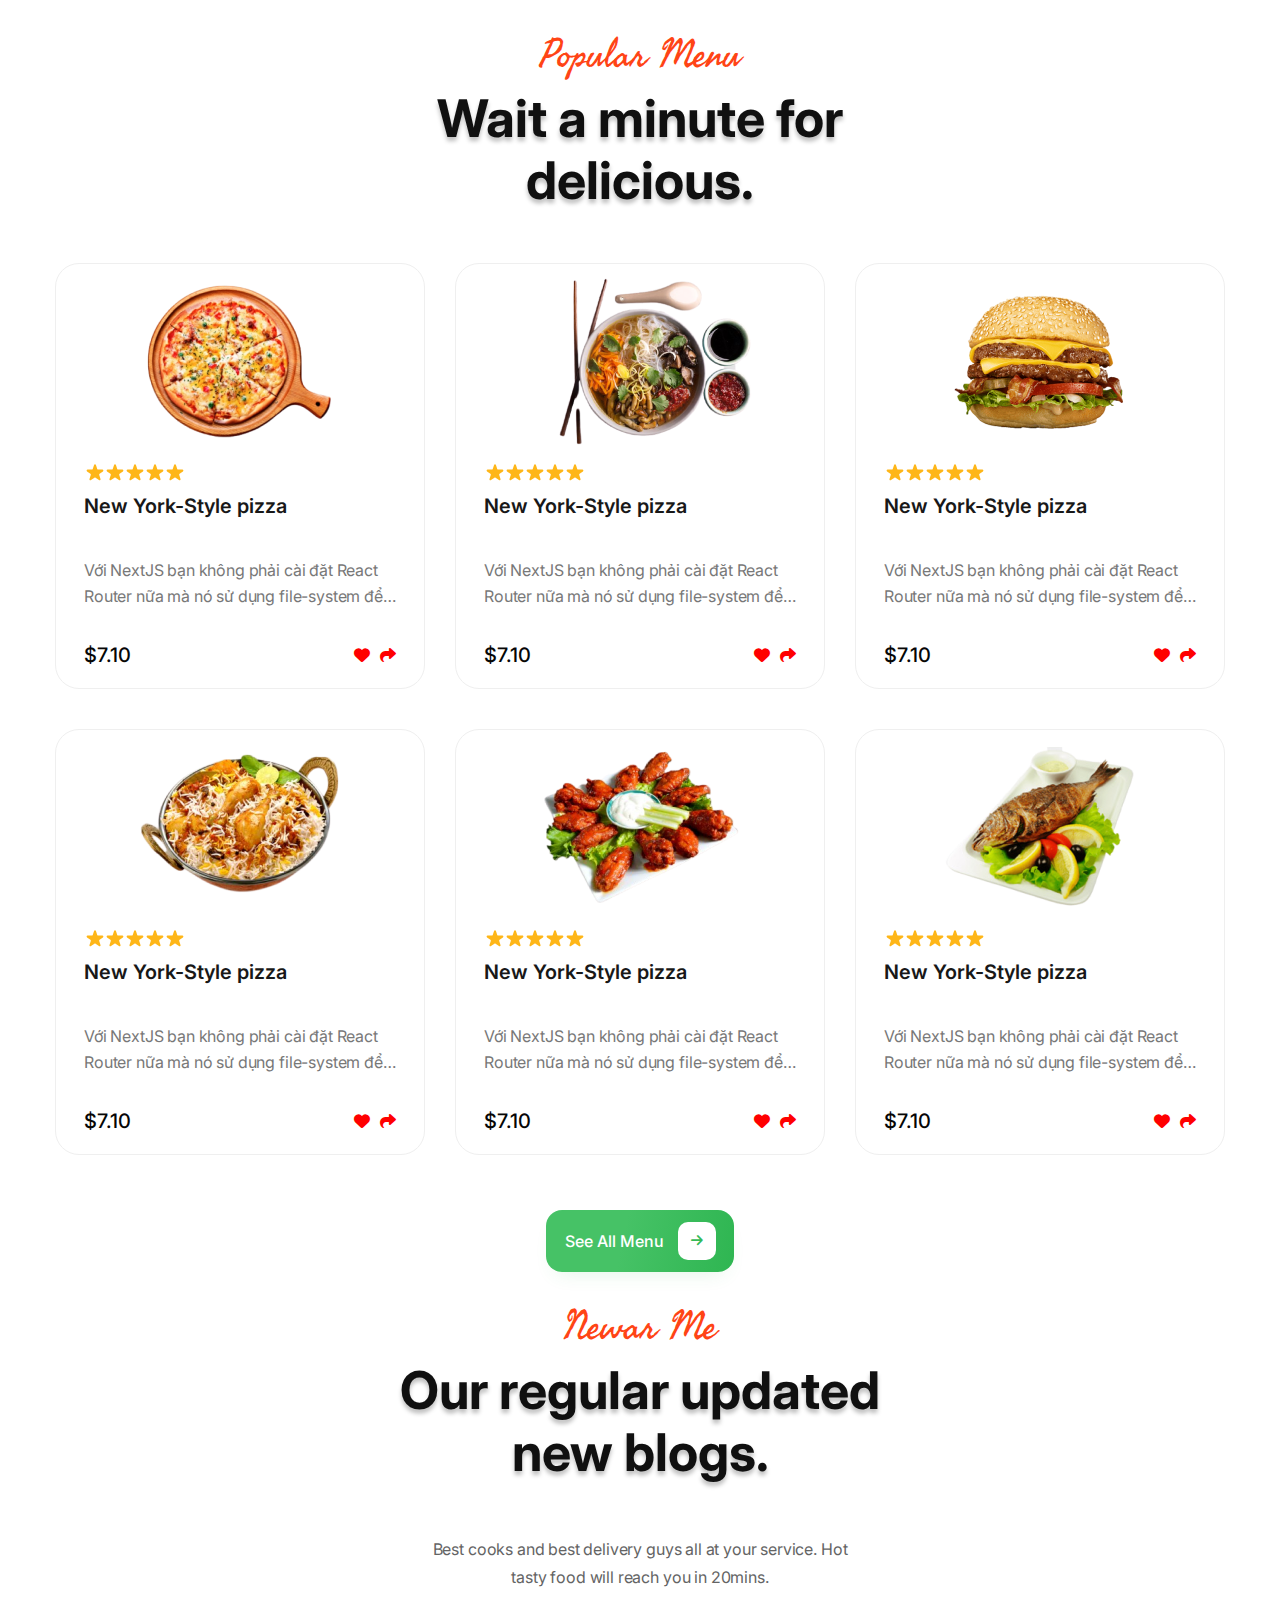
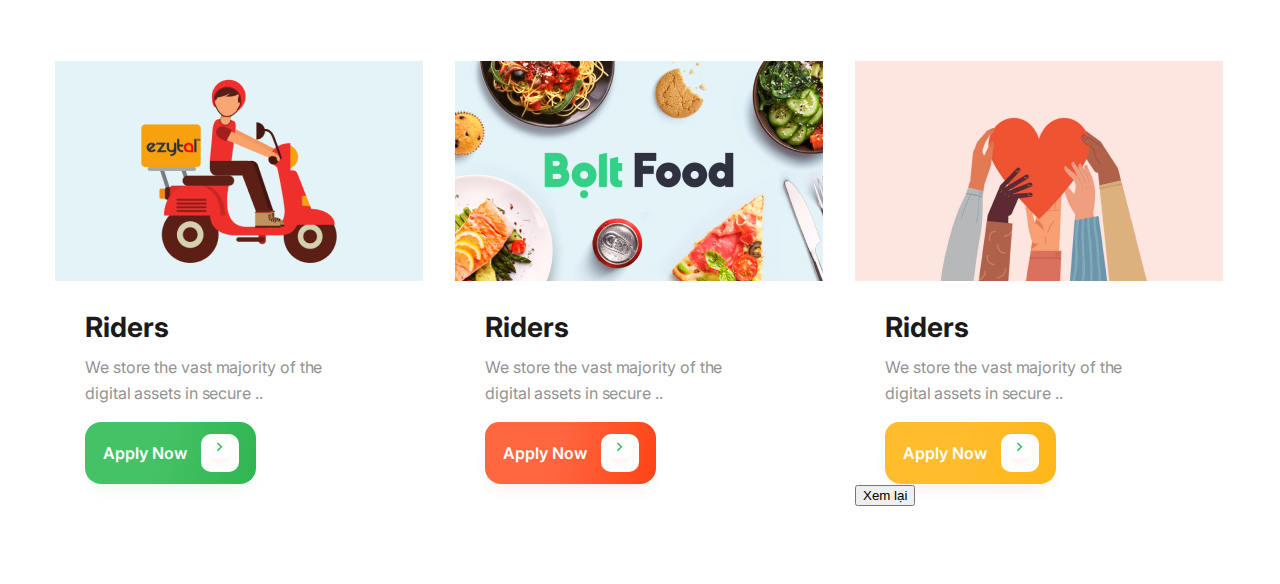
==== food/index.html @ e17d932e "add" ====
<!DOCTYPE html>
<html lang="en">

<head>
  <meta charset="UTF-8">
  <meta name="viewport" content="width=device-width, initial-scale=1.0">

  <link rel="preconnect" href="https://fonts.googleapis.com">
  <link rel="preconnect" href="https://fonts.gstatic.com" crossorigin>
  <link href="https://fonts.googleapis.com/css2?family=Inter:wght@400;500;600&family=Seaweed+Script&display=swap"
    rel="stylesheet">

  <link rel="stylesheet" href="https://cdnjs.cloudflare.com/ajax/libs/font-awesome/6.4.2/css/all.min.css">

  <link rel="stylesheet" href="./assets/style/FoodWeb.css">
  <link rel="stylesheet" href="./assets/style/FoodWeb--Responsive.css">
  <link rel="stylesheet" href="./assets/style/FoodService.css">
  <link rel="stylesheet" href="./assets/style/FoodService.css">

  <title>Food Website</title>
</head>

<body>
  <main>
    <section>
      <div class="container">
        <h3 class="title__sub">Popular Menu</h3>
        <h2 class="title">Wait a minute for delicious.</h2>
        <div class="menu">

          <div class="menu__item">
            <div class="card">
              <div class="card__img">
                <img src="./assets/img/pizza.png" alt="food image">
              </div>

              <div class="card__body">
                <div class="card__rating">
                  <img src="./assets/icon/fivestart.svg" alt="rating star">
                </div>
                <h4 class="card__name">New York-Style pizza</h4>
                <p class="card__description">Với NextJS bạn không phải cài đặt React Router nữa mà nó sử dụng
                  file-system để tạo router. Mỗi folder trong app sẽ là các routes
                </p>
              </div>

              <div class="card__footer">
                <span class="card__price">$7.10</span>
                <span class="card__icons">
                  <i class="fa-solid fa-heart fa-beat" style="color: #ff0000;"></i>
                  <i class="fa-solid fa-share fa-beat" style="color: #ff0000;"></i>
                </span>
              </div>
            </div>
          </div>

          <div class="menu__item">
            <div class="card">
              <div class="card__img">
                <img src="./assets/img/soup.png" alt="food image">
              </div>

              <div class="card__body">
                <div class="card__rating">
                  <img src="./assets/icon/fivestart.svg" alt="rating star">
                </div>
                <h4 class="card__name">New York-Style pizza</h4>
                <p class="card__description">Với NextJS bạn không phải cài đặt React Router nữa mà nó sử dụng
                  file-system để tạo router. Mỗi folder trong app sẽ là các routes
                </p>
              </div>

              <div class="card__footer">
                <span class="card__price">$7.10</span>
                <span class="card__icons">
                  <i class="fa-solid fa-heart fa-beat" style="color: #ff0000;"></i>
                  <i class="fa-solid fa-share fa-beat" style="color: #ff0000;"></i>
                </span>
              </div>
            </div>
          </div>

          <div class="menu__item">
            <div class="card">
              <div class="card__img">
                <img src="./assets/img/hamburgerger.png" alt="food image">
              </div>

              <div class="card__body">
                <div class="card__rating">
                  <img src="./assets/icon/fivestart.svg" alt="rating star">
                </div>
                <h4 class="card__name">New York-Style pizza</h4>
                <p class="card__description">Với NextJS bạn không phải cài đặt React Router nữa mà nó sử dụng
                  file-system để tạo router. Mỗi folder trong app sẽ là các routes
                </p>
              </div>

              <div class="card__footer">
                <span class="card__price">$7.10</span>
                <span class="card__icons">
                  <i class="fa-solid fa-heart fa-beat" style="color: #ff0000;"></i>
                  <i class="fa-solid fa-share fa-beat" style="color: #ff0000;"></i>
                </span>
              </div>
            </div>
          </div>

          <div class="menu__item">
            <div class="card">
              <div class="card__img">
                <img src="./assets/img/indiaFood.png" alt="food image">
              </div>

              <div class="card__body">
                <div class="card__rating">
                  <img src="./assets/icon/fivestart.svg" alt="rating star">
                </div>
                <h4 class="card__name">New York-Style pizza</h4>
                <p class="card__description">Với NextJS bạn không phải cài đặt React Router nữa mà nó sử dụng
                  file-system để tạo router. Mỗi folder trong app sẽ là các routes
                </p>
              </div>

              <div class="card__footer">
                <span class="card__price">$7.10</span>
                <span class="card__icons">
                  <i class="fa-solid fa-heart fa-beat" style="color: #ff0000;"></i>
                  <i class="fa-solid fa-share fa-beat" style="color: #ff0000;"></i>
                </span>
              </div>
            </div>
          </div>

          <div class="menu__item">
            <div class="card">
              <div class="card__img">
                <img src="./assets/img/chiken.png" alt="food image">
              </div>

              <div class="card__body">
                <div class="card__rating">
                  <img src="./assets/icon/fivestart.svg" alt="rating star">
                </div>
                <h4 class="card__name">New York-Style pizza</h4>
                <p class="card__description">Với NextJS bạn không phải cài đặt React Router nữa mà nó sử dụng
                  file-system để tạo router. Mỗi folder trong app sẽ là các routes
                </p>
              </div>

              <div class="card__footer">
                <span class="card__price">$7.10</span>
                <span class="card__icons">
                  <i class="fa-solid fa-heart fa-beat" style="color: #ff0000;"></i>
                  <i class="fa-solid fa-share fa-beat" style="color: #ff0000;"></i>
                </span>
              </div>
            </div>
          </div>

          <div class="menu__item">
            <div class="card">
              <div class="card__img">
                <img src="./assets/img/fish.png" alt="food image">
              </div>

              <div class="card__body">
                <div class="card__rating">
                  <img src="./assets/icon/fivestart.svg" alt="rating star">
                </div>
                <h4 class="card__name">New York-Style pizza</h4>
                <p class="card__description">Với NextJS bạn không phải cài đặt React Router nữa mà nó sử dụng
                  file-system để tạo router. Mỗi folder trong app sẽ là các routes
                </p>
              </div>

              <div class="card__footer">
                <span class="card__price">$7.10</span>
                <span class="card__icons">
                  <i class="fa-solid fa-heart fa-beat" style="color: #ff0000;"></i>
                  <i class="fa-solid fa-share fa-beat" style="color: #ff0000;"></i>
                </span>
              </div>
            </div>
          </div>

          <!-- <div class="menu__item">
            <div class="card">
              <div class="card__img">
                <img src="./assets/img/fish.png" alt="food image">
              </div>

              <div class="card__body">
                <div class="card__rating">
                  <img src="./assets/icon/fivestart.svg" alt="rating star">
                </div>
                <h4 class="card__name">New York-Style pizza</h4>
                <p class="card__description">Với NextJS bạn không phải cài đặt React Router nữa mà nó sử dụng
                  file-system để tạo router. Mỗi folder trong app sẽ là các routes
                </p>
              </div>

              <div class="card__footer">
                <span class="card__price">$7.10</span>
                <span class="card__icons">
                  <i class="fa-solid fa-heart fa-beat" style="color: #ff0000;"></i>
                  <i class="fa-solid fa-share fa-beat" style="color: #ff0000;"></i>
                </span>
              </div>
            </div>
          </div> -->

        </div>

        <button class="see-more">
          <span class="see-more__title">See All Menu</span>

          <i class="fa-solid fa-arrow-right see-more__icon"></i>
        </button>
      </div>
    </section>
  </main>

  <footer>
    <section>
      <div class="container">
          <h3 class="title__sub">Newar Me</h3>
          <h2 class="title">Our regular updated new blogs.</h2>
          <h4 class="title__info">Best cooks and best delivery guys all at your service. Hot tasty food will reach you in 20mins.</h4>


          <div class="containerBox">
        <div class="box">
            <img class="box--img" src="./assets/img/shipper.png" alt="image">
            

            <div class="box--info">
            <div class="box--title">
                <p>Riders</p>
            </div>

            <div class="box--titleSub">
                <p>We store the vast majority of the digital assets in secure ..</p>
            </div>

            <button class="btn btn ">
                <span class="btn--title">Apply Now</span>

                <img class="btn--img" src="./assets/icon/arowRight.svg" alt="icons">
            </button>
          </div>
        </div>
        <div class="box">
            <img class="box--img" src="./assets/img/BoltFood.png" alt="image">
            
            
            <div class="box--title">
                <p>Riders</p>
            </div>

            <div class="box--titleSub">
                <p>We store the vast majority of the digital assets in secure ..</p>
            </div>

            <button class="btn btn--red ">
                <span class="btn--title">Apply Now</span>

                <img class="btn--img" src="./assets/icon/arowRight.svg" alt="icons">
            </button>
        </div>
        <div class="box">
            <img class="box--img" src="./assets/img/community.png" alt="image">
            
            <div class="box--title">
                <p>Riders</p>
            </div>

            <div class="box--titleSub">
                <p>We store the vast majority of the digital assets in secure ..</p>
            </div>

            <button class="btn btn--yellow ">
                <span class="btn--title">Apply Now</span>

                <img class="btn--img" src="./assets/icon/arowRight.svg" alt="icons">
            </button>

            <button>Xem lại</button>
        </div>
      </div>
      </div>
  </section>
  </footer>

</body>

</html>
---- food/assets/style/FoodWeb.css ----
html {
    font-family: 'Inter', sans-serif;
    font-size: 16px;
  }
  
  .container {
    max-width: 1170px;
    margin: auto;
  }
  
  .title__sub {
    
    margin: auto;
    margin-top: 30px;
    color: #FF4415;
    text-align: center;
    font-family: 'Seaweed Script', cursive;
    font-size: 40px;
    font-style: normal;
    font-weight: 400;
    line-height: 125%;
  }
  
  .title {
    margin: auto;
    max-width: 590px;
    color: #101010;
    text-align: center;
    text-shadow: 0px 4px 4px rgba(0, 0, 0, 0.25);
    font-size: 3.25rem;
    font-style: normal;
    font-weight: 700;
    line-height: 120%;
    margin-top: 8px;
    margin-bottom: 50px;
  }
  
  .menu {
    display: flex;
    flex-wrap: wrap;
    margin: -20px -15px;
  }
  
  .menu__item {
    width: calc((100% / 3) - 30px);
    min-width: 300px;
    margin: 20px 15px;
  }
  
  .card {
    width: 100%;
    display: flex;
    flex-direction: column;
    align-items: center;
    padding: 21px 28px;
    padding-top: 0;
    border-radius: 24px;
    border: 1.2px solid #EFEFEF;
    background: #FFF;
    box-sizing: border-box;
  }
  
  .card__img {
    width: 321px;
    height: 198px;
    display: flex;
    justify-content: center;
    align-items: center;
  }

  .card__img >img {
    object-fit: cover;
  }
  
  .card__body {
    width: 100%;
  }
  
  .card__rating {
    height: 22px;
  }
  
  .card__rating > img {
    height: 100%;
  }
  
  .card__name {
    margin-top: 10px;
    margin-bottom: 12px;
    color: #181818;
    font-size: 20px;
    font-style: normal;
    font-weight: 600;
    line-height: 120%;
    height: 48px;
    overflow: hidden;
    display: -webkit-box;
    -webkit-line-clamp: 2;
    -webkit-box-orient: vertical;
  }
  
  .card__description {
    color: #787878;
    font-family: Inter;
    font-size: 16px;
    font-style: normal;
    font-weight: 400;
    line-height: 162.5%;
    letter-spacing: -0.16px;
    height: 52px;
    overflow: hidden;
    display: -webkit-box;
    -webkit-line-clamp: 2;
    -webkit-box-orient: vertical;
  }
  
  .card__footer {
    display: flex;
    width: 100%;
    align-items: center;
    justify-content: space-between;
    margin-top: 17px;
  }
  
  .card__price {
    color: #060606;
    font-family: Inter;
    font-size: 20px;
    font-style: normal;
    font-weight: 500;
    line-height: normal;
  }
  
  .card__icons {
    display: flex;
    gap: 10px;
  }
  
  .card__icons--like {
    /* width: 32px;
    height: 32px; */
  }
  
  .card__icons--share {
    /* width: 32px;
    height: 32px; */
  }
  
  .see-more {
    width: 188px;
    height: 62px;
    border-radius: 16px;
    background: linear-gradient(102deg, #46C266 41.25%, #2FB652 98.64%);
    box-shadow: 0px 10px 20px -10px rgba(58, 186, 90, 0.16);
    display: flex;
    align-items: center;
    justify-content: center;
    gap: 14px;
    border: 0;
    margin: auto;
    margin-top: 55px;
  }
  
  .see-more__title {
    color: #FFF;
    font-family: Inter;
    font-size: 16px;
    font-style: normal;
    font-weight: 500;
    line-height: normal;
  }
  
  .see-more__icon {
    width: 38px;
    height: 38px;
    display: flex;
    justify-content: center;
    align-items: center;
    color: #36BA58;
    background-color: white;
    border-radius: 10px;
  }
---- food/assets/style/FoodWeb--Responsive.css ----
@media only screen and (max-width: 992px) {
    .menu__item {
        width: calc((100% / 2) - 30px);
        
    }

    .html {
        font-size: 13px;
    }
}

@media only screen and ( max-width: 768px) {
    .menu__item {
        width: calc((100% / 1) -30px);
        margin: auto;
        
    }
    .html {
        font-size: 8px;
    }
}

@media only screen and ( max-width: 640px) {
    .menu__item {
        width: 100%;
        margin: 0 30px;
    }
    .title {
        font-size: 2rem;
        
    }
}

@media only screen and ( max-width: 480px) {
    .title {
        font-size: 20px;
    }
    .title__sub {
        font-size: 30px;
        line-height: 100%;
    }
    .menu__item {
        margin-bottom: 20px;
    }
}
---- food/assets/style/FoodService.css ----
.container .see-more, .container .containerBox .box .btn {
  width: 188px;
  height: 62px;
  border-radius: 16px;
  background: linear-gradient(102deg, #46c266 41.25%, #2fb652 98.64%);
  box-shadow: 0px 10px 20px -10px rgba(58, 186, 90, 0.16);
  display: flex;
  align-items: center;
  justify-content: center;
  gap: 14px;
  border: 0;
  margin: auto;
  margin-top: 55px;
}
.container .see-more__title {
  color: #fff;
  font-family: Inter;
  font-size: 16px;
  font-style: normal;
  font-weight: 500;
  line-height: normal;
}
.container .see-more__icon, .container .containerBox .box .btn--img {
  width: 38px;
  height: 38px;
  display: flex;
  justify-content: center;
  align-items: center;
  color: #36ba58;
  background-color: white;
  border-radius: 10px;
}
.container .title__info {
  width: 452px;
  color: #646464;
  text-align: center;
  font-family: Inter;
  font-size: 16px;
  font-style: normal;
  font-weight: 400;
  line-height: 175%;
  letter-spacing: -0.16px;
  margin: auto;
}
.container .containerBox {
  display: flex;
  flex-wrap: wrap;
  gap: 32px;
}
.container .containerBox .box {
  max-width: 1440px;
  margin-top: 70px;
  margin-bottom: 70px;
}
.container .containerBox .box--img {
  width: 368px;
}
.container .containerBox .box--title {
  margin-left: 30px;
  color: #1b1b1b;
  font-family: Inter;
  font-size: 28px;
  font-style: normal;
  font-weight: 700;
  line-height: 78.571%;
  margin-top: 32px;
}
.container .containerBox .box--title p {
  margin: 0;
}
.container .containerBox .box--titleSub {
  width: 270px;
  color: #939393;
  font-family: Inter;
  font-size: 16px;
  font-style: normal;
  font-weight: 400;
  line-height: 26px; /* 162.5% */
  letter-spacing: -0.08px;
  margin-left: 30px;
}
.container .containerBox .box .btn {
  width: 171px;
  margin: 0;
  margin-left: 30px;
}
.container .containerBox .box .btn--red {
  border-radius: 14px 16px 16px 16px;
  background: linear-gradient(102deg, #FF6741 41.25%, #FF4415 98.64%);
  box-shadow: 0px 10px 20px -10px rgba(232, 86, 49, 0.16);
}
.container .containerBox .box .btn--yellow {
  border-radius: 14px 16px 16px 16px;
  background: linear-gradient(102deg, #FFBC2D 41.25%, #FEB618 98.64%);
  box-shadow: 0px 10px 20px -10px rgba(232, 86, 49, 0.16);
}
.container .containerBox .box .btn--title {
  color: #fff;
  font-family: Inter;
  font-size: 16px;
  font-style: normal;
  font-weight: 600;
  line-height: normal;
}/*# sourceMappingURL=FoodService.css.map */
---- food/assets/style/FoodService.css ----
.container .see-more, .container .containerBox .box .btn {
  width: 188px;
  height: 62px;
  border-radius: 16px;
  background: linear-gradient(102deg, #46c266 41.25%, #2fb652 98.64%);
  box-shadow: 0px 10px 20px -10px rgba(58, 186, 90, 0.16);
  display: flex;
  align-items: center;
  justify-content: center;
  gap: 14px;
  border: 0;
  margin: auto;
  margin-top: 55px;
}
.container .see-more__title {
  color: #fff;
  font-family: Inter;
  font-size: 16px;
  font-style: normal;
  font-weight: 500;
  line-height: normal;
}
.container .see-more__icon, .container .containerBox .box .btn--img {
  width: 38px;
  height: 38px;
  display: flex;
  justify-content: center;
  align-items: center;
  color: #36ba58;
  background-color: white;
  border-radius: 10px;
}
.container .title__info {
  width: 452px;
  color: #646464;
  text-align: center;
  font-family: Inter;
  font-size: 16px;
  font-style: normal;
  font-weight: 400;
  line-height: 175%;
  letter-spacing: -0.16px;
  margin: auto;
}
.container .containerBox {
  display: flex;
  flex-wrap: wrap;
  gap: 32px;
}
.container .containerBox .box {
  max-width: 1440px;
  margin-top: 70px;
  margin-bottom: 70px;
}
.container .containerBox .box--img {
  width: 368px;
}
.container .containerBox .box--title {
  margin-left: 30px;
  color: #1b1b1b;
  font-family: Inter;
  font-size: 28px;
  font-style: normal;
  font-weight: 700;
  line-height: 78.571%;
  margin-top: 32px;
}
.container .containerBox .box--title p {
  margin: 0;
}
.container .containerBox .box--titleSub {
  width: 270px;
  color: #939393;
  font-family: Inter;
  font-size: 16px;
  font-style: normal;
  font-weight: 400;
  line-height: 26px; /* 162.5% */
  letter-spacing: -0.08px;
  margin-left: 30px;
}
.container .containerBox .box .btn {
  width: 171px;
  margin: 0;
  margin-left: 30px;
}
.container .containerBox .box .btn--red {
  border-radius: 14px 16px 16px 16px;
  background: linear-gradient(102deg, #FF6741 41.25%, #FF4415 98.64%);
  box-shadow: 0px 10px 20px -10px rgba(232, 86, 49, 0.16);
}
.container .containerBox .box .btn--yellow {
  border-radius: 14px 16px 16px 16px;
  background: linear-gradient(102deg, #FFBC2D 41.25%, #FEB618 98.64%);
  box-shadow: 0px 10px 20px -10px rgba(232, 86, 49, 0.16);
}
.container .containerBox .box .btn--title {
  color: #fff;
  font-family: Inter;
  font-size: 16px;
  font-style: normal;
  font-weight: 600;
  line-height: normal;
}/*# sourceMappingURL=FoodService.css.map */
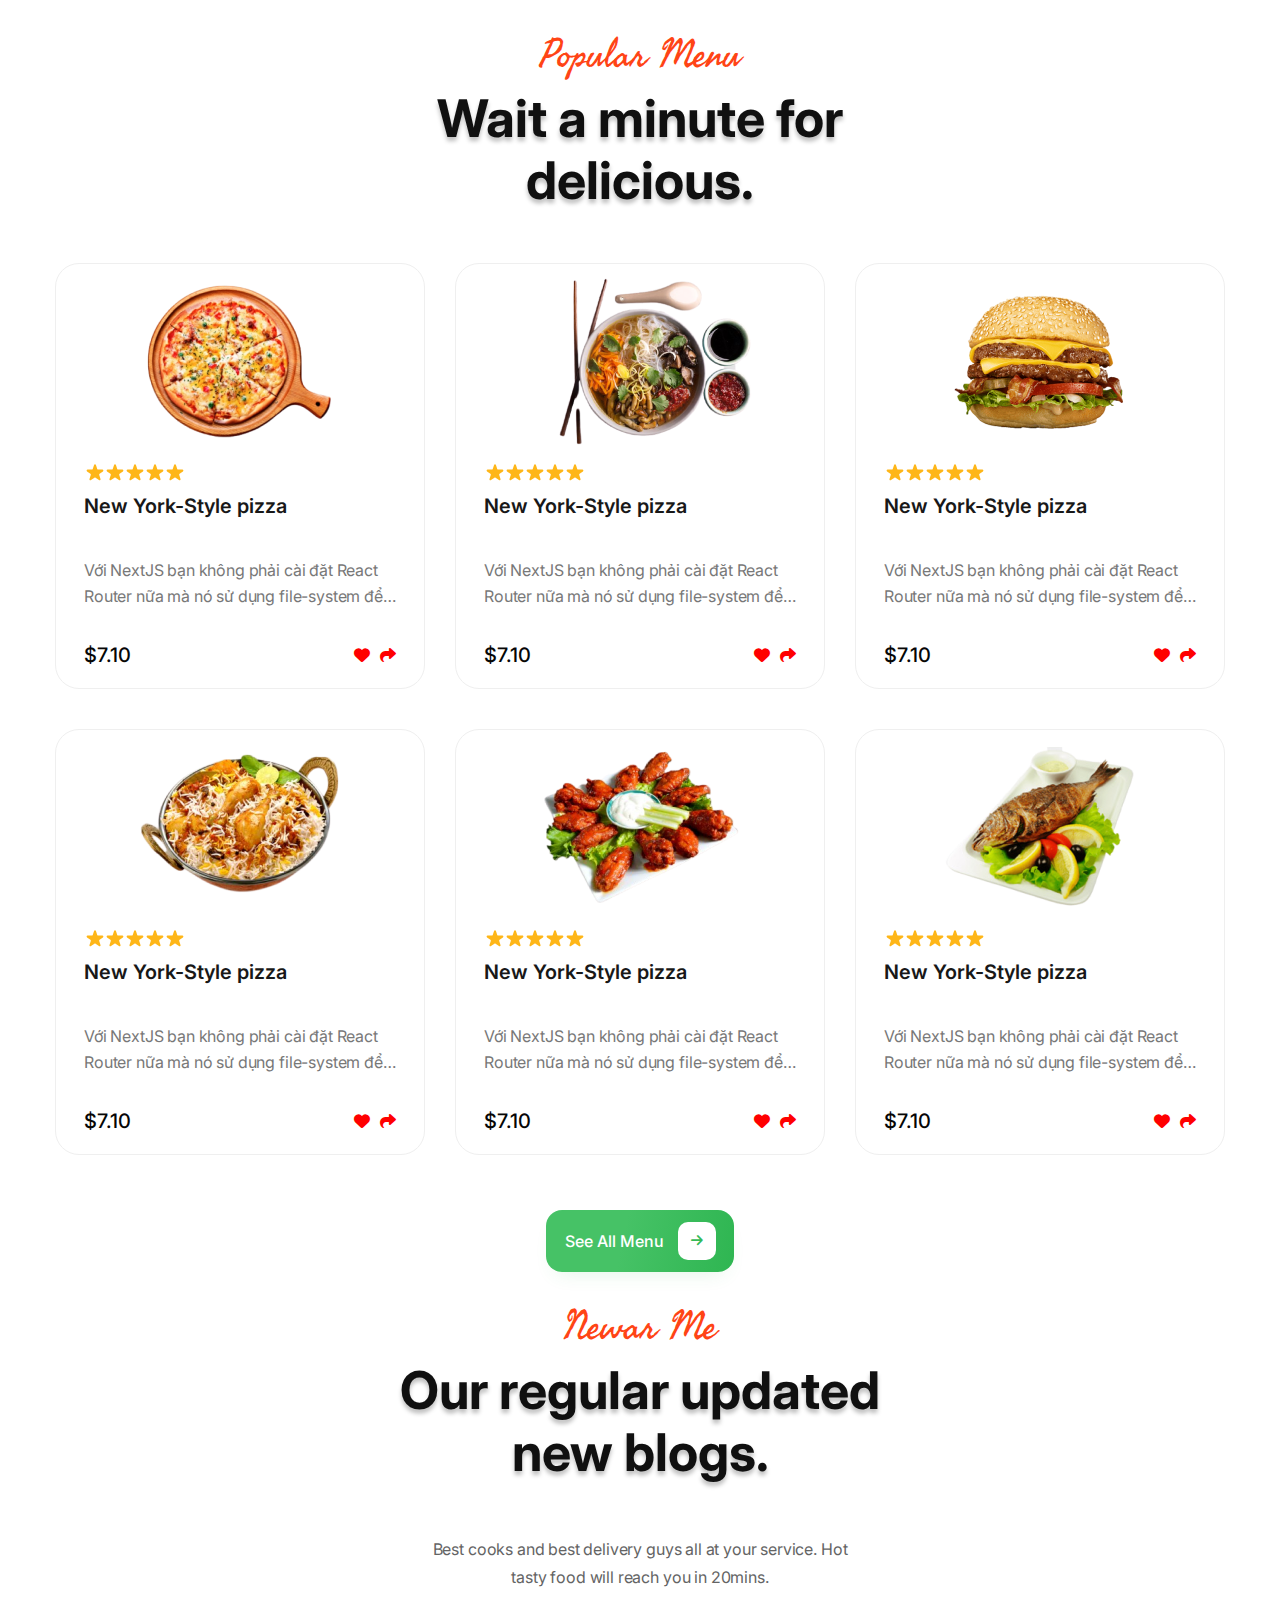
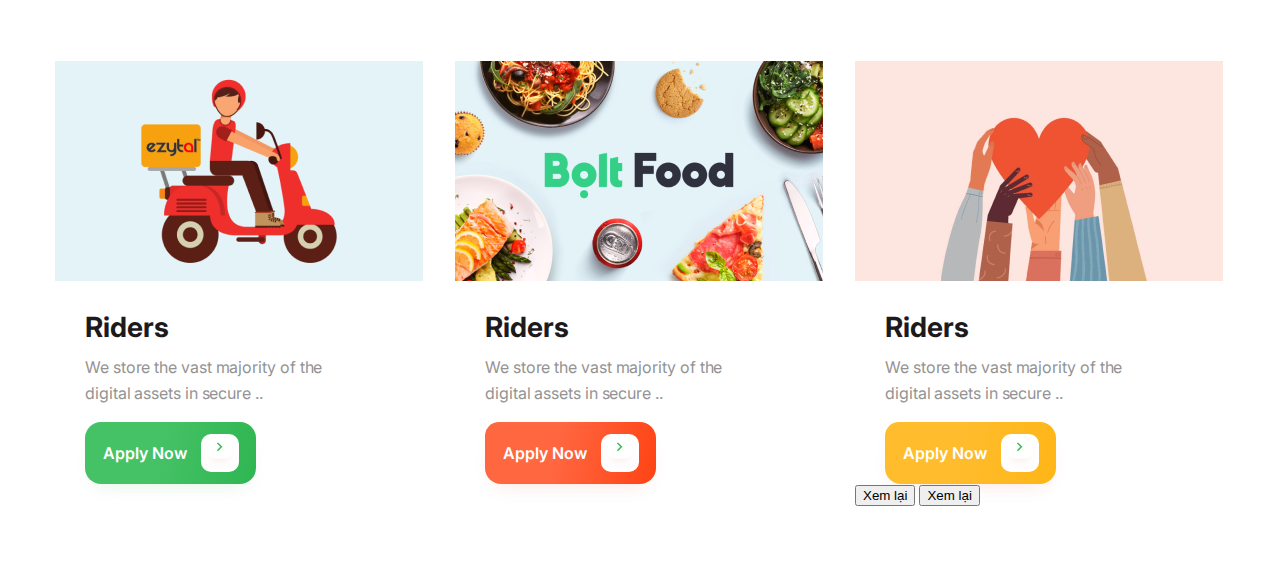
==== commit 6c0511e8: "add" ====
--- a/food/index.html
+++ b/food/index.html
@@ -286,6 +286,7 @@
             </button>
 
             <button>Xem lại</button>
+            <button>Xem lại</button>
         </div>
       </div>
       </div>
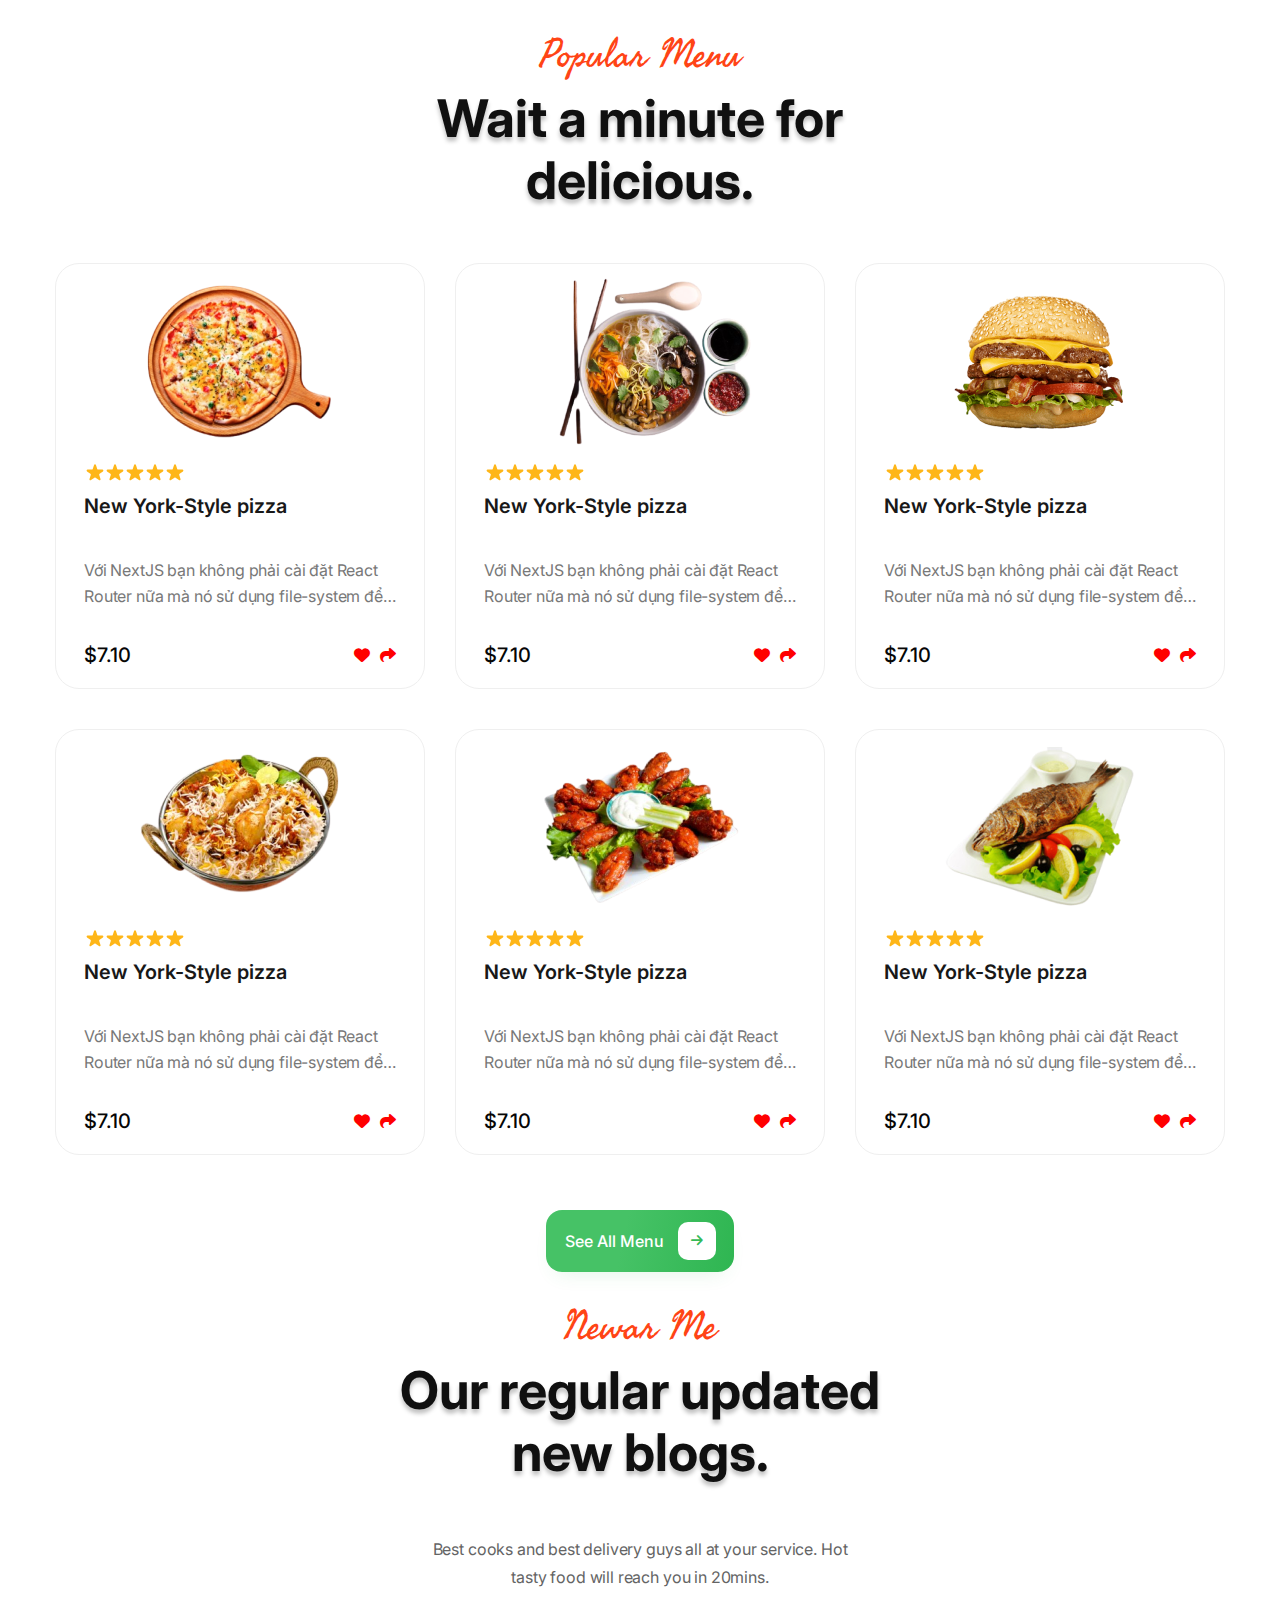
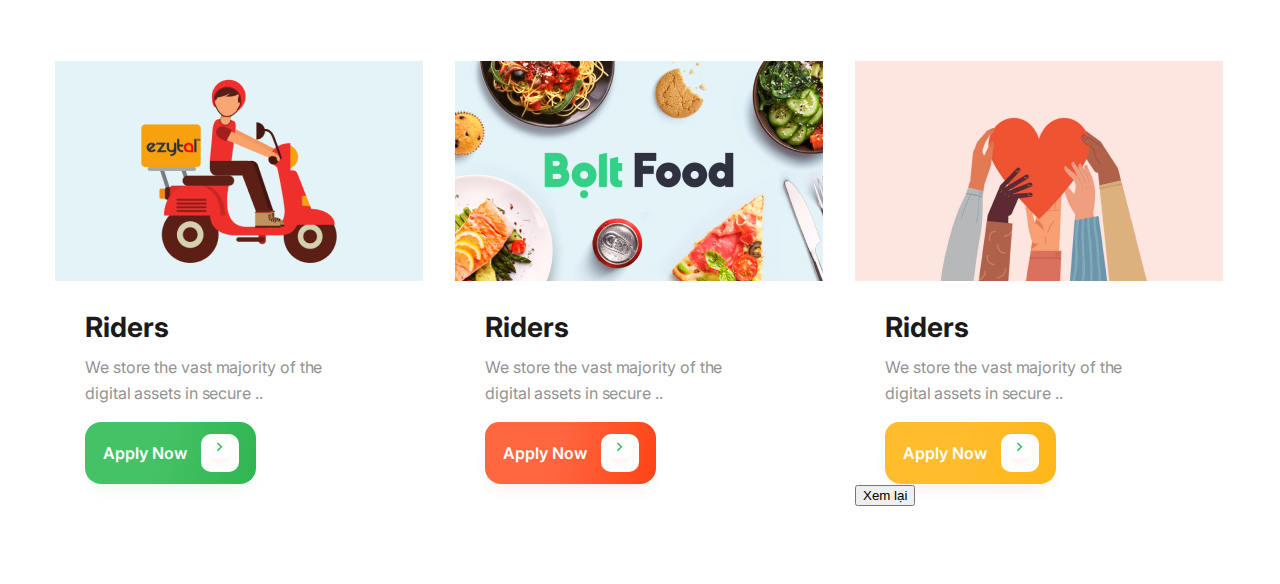
==== commit 3495ca2b: "add" ====
--- a/food/index.html
+++ b/food/index.html
@@ -286,7 +286,7 @@
             </button>
 
             <button>Xem lại</button>
-            <button>Xem lại</button>
+            
         </div>
       </div>
       </div>
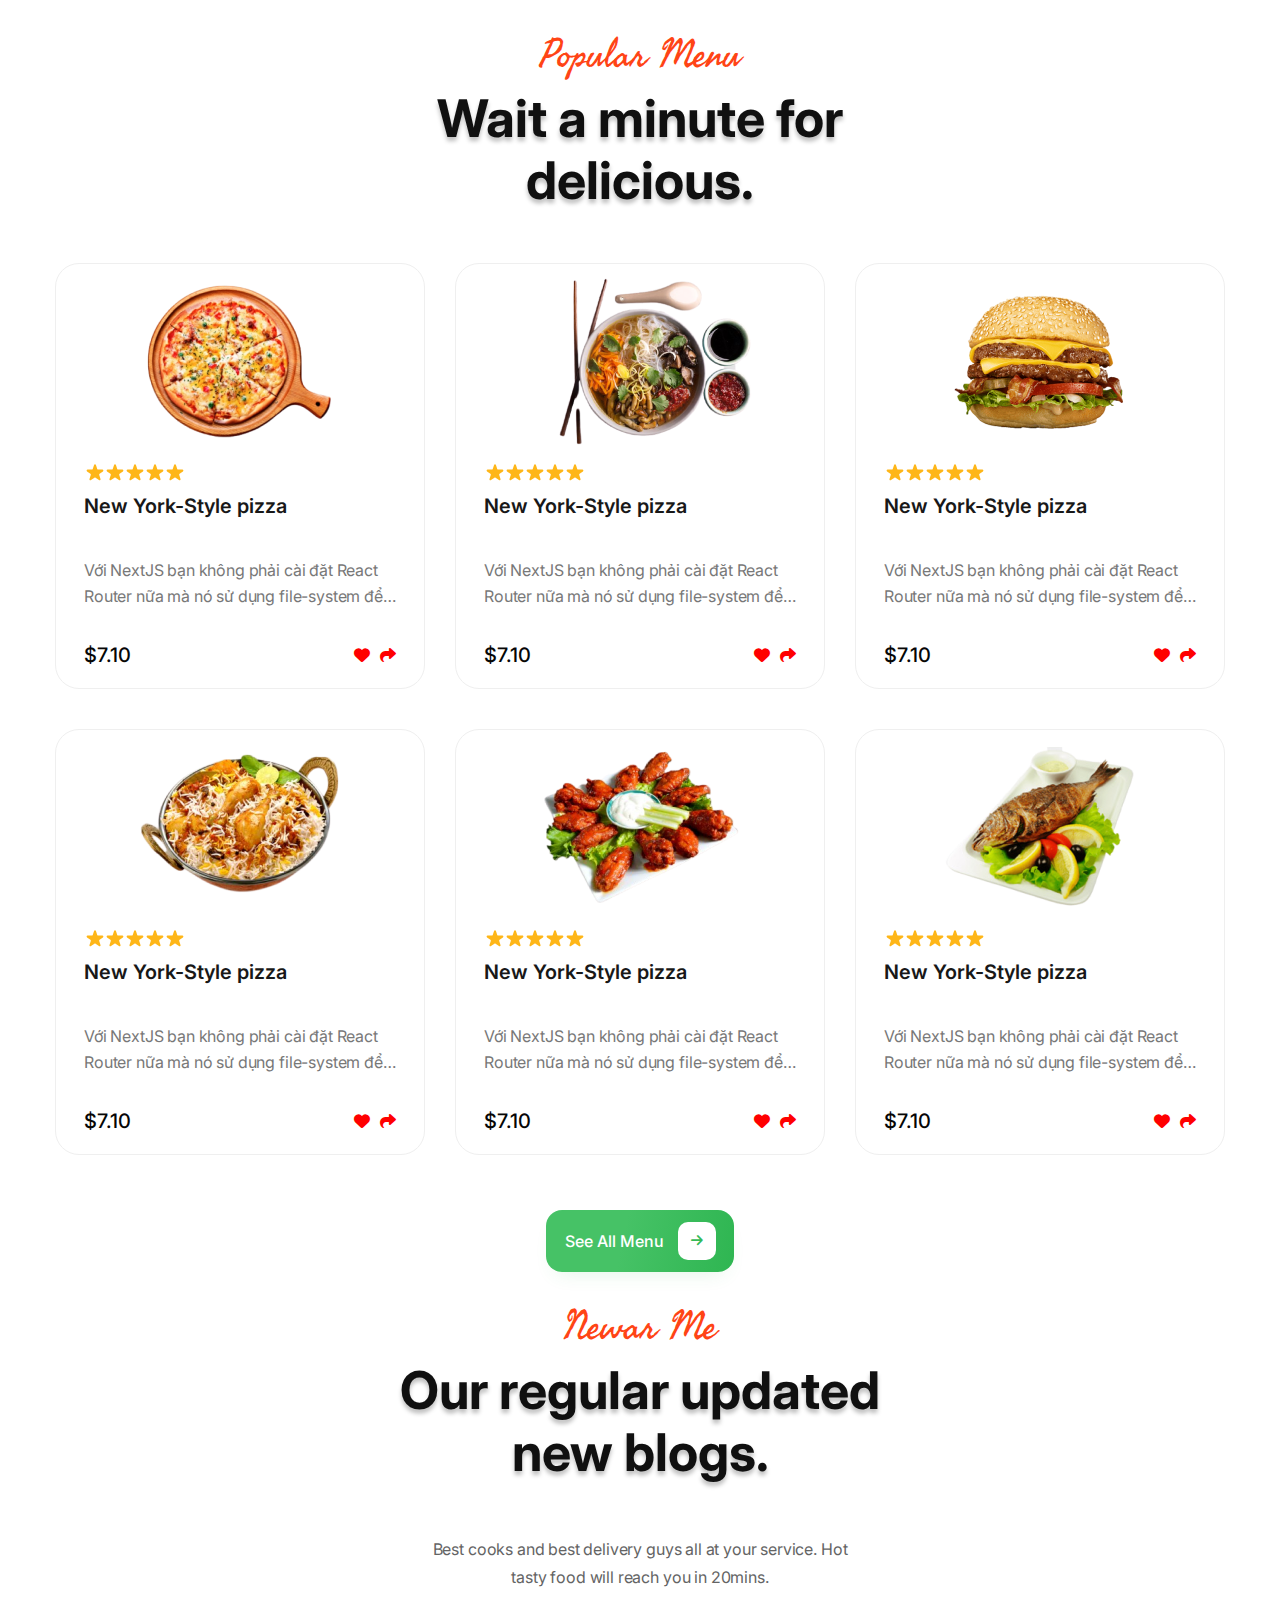
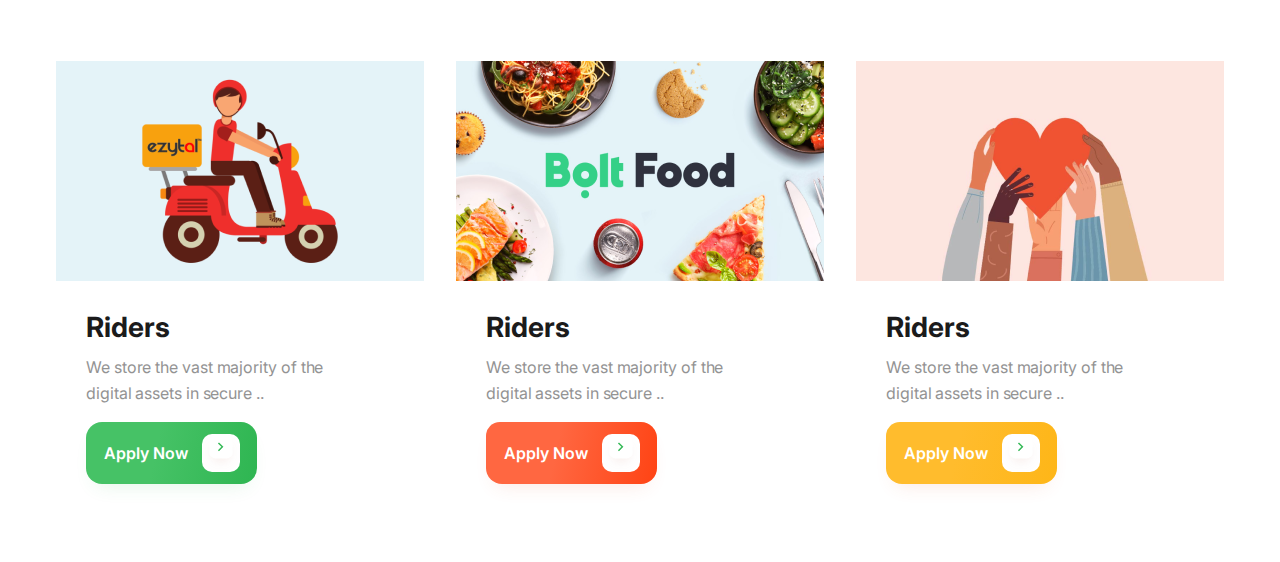
==== commit 2486261c: "add" ====
--- a/food/index.html
+++ b/food/index.html
@@ -15,7 +15,8 @@
   <link rel="stylesheet" href="./assets/style/FoodWeb.css">
   <link rel="stylesheet" href="./assets/style/FoodWeb--Responsive.css">
   <link rel="stylesheet" href="./assets/style/FoodService.css">
-  <link rel="stylesheet" href="./assets/style/FoodService.css">
+  <link rel="stylesheet" href="./assets/style/FoodService--Responsive.css">
+  
 
   <title>Food Website</title>
 </head>
@@ -285,7 +286,7 @@
                 <img class="btn--img" src="./assets/icon/arowRight.svg" alt="icons">
             </button>
 
-            <button>Xem lại</button>
+           
             
         </div>
       </div>
--- a/food/assets/style/FoodService.css
+++ b/food/assets/style/FoodService.css
@@ -45,6 +45,8 @@
 .container .containerBox {
   display: flex;
   flex-wrap: wrap;
+  justify-content: center;
+  align-items: center;
   gap: 32px;
 }
 .container .containerBox .box {
--- a/food/assets/style/FoodService--Responsive.css
+++ b/food/assets/style/FoodService--Responsive.css
@@ -0,0 +1,34 @@
+@media only screen and (max-width: 1183px)  {
+    /* .container .containerBox .box:last-child {
+        margin-right: 35%;
+        
+    } */
+
+    .container .containerBox .box {
+        margin: 0;
+    }
+    .title {
+        font-size: 2.5em;
+    } 
+    
+    
+}   
+@media only screen and (max-width: 768px)  {
+    /* .container .containerBox .box:last-child {
+        margin: auto;
+        
+    } */
+    .container .containerBox .box {
+        margin-top: 20px;
+        
+    }
+    .container .containerBox .box--img {
+        width: 450px;
+    }
+    .container .containerBox .box--titleSub {
+        
+            font-size: 20px;
+            width: 350px;
+            font-weight: 400;
+    }
+}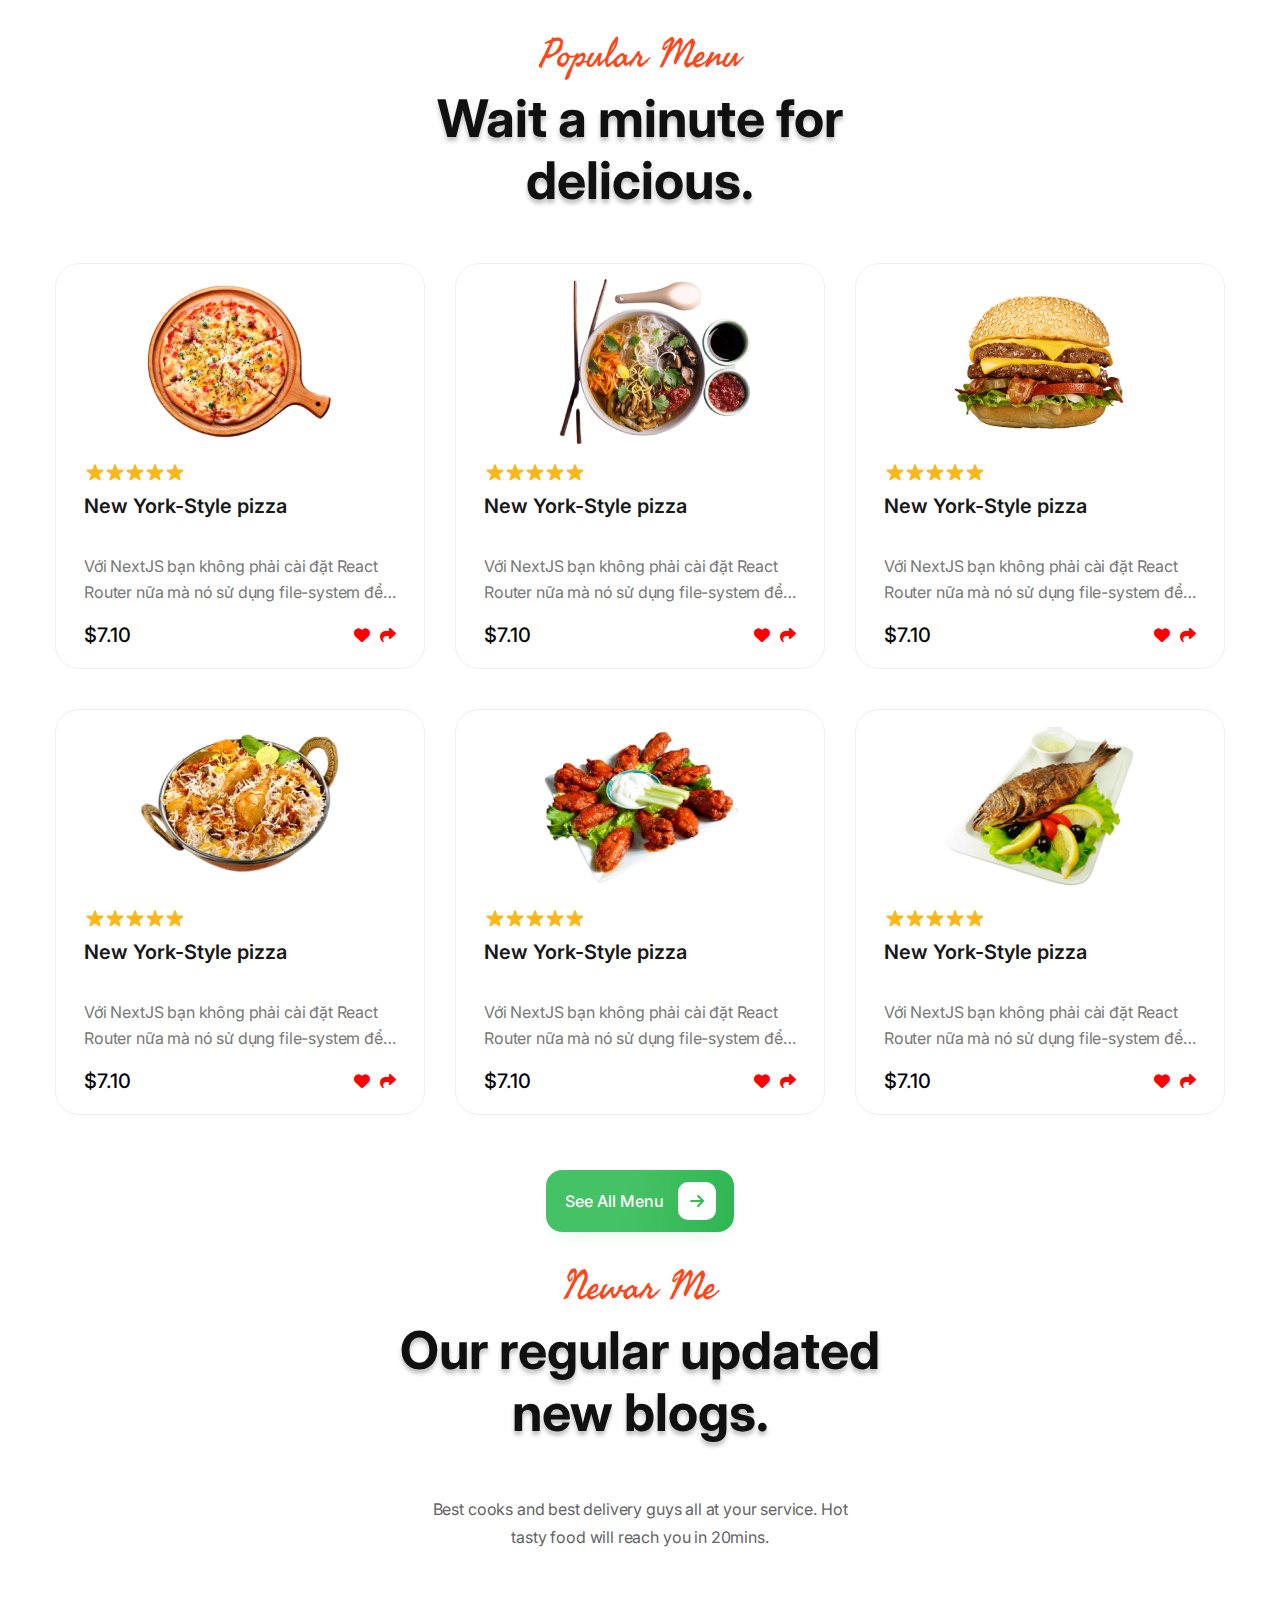
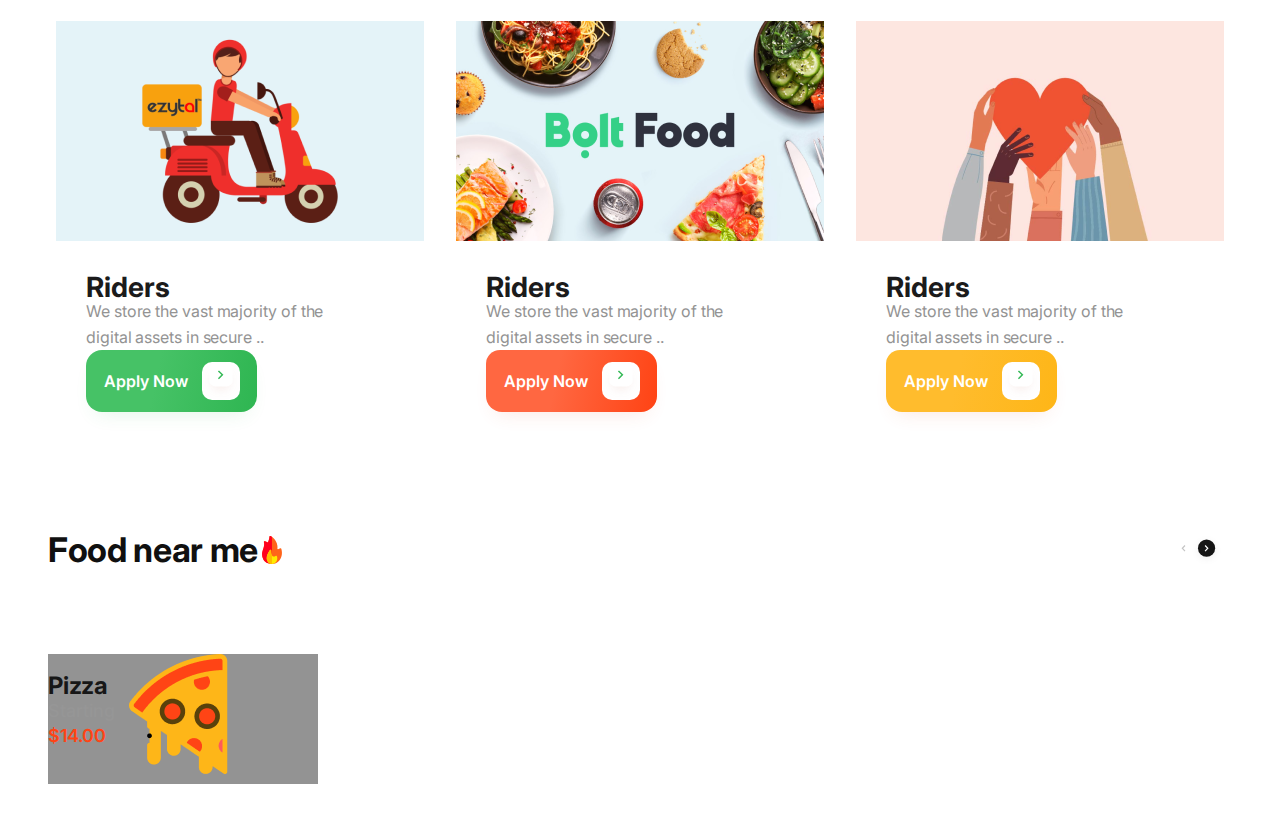
==== commit 19ad6088: "add" ====
--- a/food/index.html
+++ b/food/index.html
@@ -4,7 +4,7 @@
 <head>
   <meta charset="UTF-8">
   <meta name="viewport" content="width=device-width, initial-scale=1.0">
-
+  <link rel="stylesheet" href="./assets/style/resertCSS.css">
   <link rel="preconnect" href="https://fonts.googleapis.com">
   <link rel="preconnect" href="https://fonts.gstatic.com" crossorigin>
   <link href="https://fonts.googleapis.com/css2?family=Inter:wght@400;500;600&family=Seaweed+Script&display=swap"
@@ -16,7 +16,10 @@
   <link rel="stylesheet" href="./assets/style/FoodWeb--Responsive.css">
   <link rel="stylesheet" href="./assets/style/FoodService.css">
   <link rel="stylesheet" href="./assets/style/FoodService--Responsive.css">
-  
+
+  <!-- <link href="https://cdn.jsdelivr.net/npm/bootstrap@5.3.2/dist/css/bootstrap.min.css" rel="stylesheet" integrity="sha384-T3c6CoIi6uLrA9TneNEoa7RxnatzjcDSCmG1MXxSR1GAsXEV/Dwwykc2MPK8M2HN" crossorigin="anonymous">
+<script src="https://cdn.jsdelivr.net/npm/bootstrap@5.3.2/dist/js/bootstrap.bundle.min.js" integrity="sha384-C6RzsynM9kWDrMNeT87bh95OGNyZPhcTNXj1NW7RuBCsyN/o0jlpcV8Qyq46cDfL" crossorigin="anonymous"></script>
+   -->
 
   <title>Food Website</title>
 </head>
@@ -222,7 +225,7 @@
     </section>
   </main>
 
-  <footer>
+  <main>
     <section>
       <div class="container">
           <h3 class="title__sub">Newar Me</h3>
@@ -292,7 +295,53 @@
       </div>
       </div>
   </section>
-  </footer>
+
+ </main>
+
+  <main>
+    <section class="order">
+      <div class="order__top">
+        <div class="topInfo">
+
+          <h3>Food near me</h3>
+
+          <img src="./assets/icon/fire.svg" alt="icon">
+        </div>
+
+        <img src="./assets/icon/leftrightbutton.svg" alt="icon">
+
+      </div>
+
+      <div class="order__bot">
+
+        <div class="boxFood">
+          
+
+            <div class="boxFood__content">
+              <h5>Pizza</h5>
+
+            <div class="content__sub">
+
+              <p>Starting</p>
+              <p class="price">$14.00</p>
+
+            </div>
+
+            </div> 
+            
+            <div class="boxFood__img">
+              <img src="./assets/img/FOOD.png" alt="FImg">
+            </div>
+
+          
+
+        </div>
+
+      </div>
+
+    </section>
+
+  </main>
 
 </body>
 
--- a/food/assets/style/resertCSS.css
+++ b/food/assets/style/resertCSS.css
@@ -0,0 +1,19 @@
+*{ 
+  margin: 0;
+  padding: 0;
+  border: 0;
+  box-sizing: border-box;
+  font-size: 100%;   
+  transition: all 0.2s linear; 
+ }
+
+ol, ul {
+  list-style: none;
+}
+
+a{
+  text-decoration: none; 
+  color: white;
+}
+
+
--- a/food/assets/style/FoodService.css
+++ b/food/assets/style/FoodService.css
@@ -103,4 +103,76 @@
   font-style: normal;
   font-weight: 600;
   line-height: normal;
+}
+.order {
+  padding: 48px;
+}
+.order__top {
+  display: flex;
+  align-items: center;
+  justify-content: space-between;
+}
+.order__top .topInfo {
+  display: flex;
+  align-items: center;
+}
+.order__top .topInfo h3 {
+  color: #101010;
+  font-family: Inter;
+  font-size: 34px;
+  font-style: normal;
+  font-weight: 700;
+  line-height: 40px; /* 117.647% */
+  letter-spacing: -0.34px;
+}
+.order__top .topInfo img {
+  width: 28px;
+  height: 28px;
+  flex-shrink: 0;
+}
+.order__top img {
+  width: 68px;
+  height: 29px;
+  flex-shrink: 0;
+}
+.order__bot {
+  margin-top: 84px;
+}
+.order__bot .boxFood {
+  display: flex;
+  background-color: #939393;
+  width: 270px;
+  height: 130px;
+  flex-shrink: 0;
+}
+.order__bot .boxFood__content {
+  padding: 20px 0;
+}
+.order__bot .boxFood__content h5 {
+  color: #171717;
+  font-family: Inter;
+  font-size: 24px;
+  font-style: normal;
+  font-weight: 700;
+  line-height: 100%;
+  letter-spacing: -0.24px;
+}
+.order__bot .boxFood__content .content__sub {
+  width: 70px;
+}
+.order__bot .boxFood__content .content__sub p {
+  color: #969696;
+  font-family: Inter;
+  font-size: 18px;
+  font-style: normal;
+  font-weight: 500;
+  line-height: 25px; /* 138.889% */
+}
+.order__bot .boxFood__content .content__sub .price {
+  color: #FF4415;
+  font-family: Inter;
+  font-size: 18px;
+  font-style: normal;
+  font-weight: 600;
+  line-height: 25px;
 }/*# sourceMappingURL=FoodService.css.map */--- a/food/assets/style/FoodService--Responsive.css
+++ b/food/assets/style/FoodService--Responsive.css
@@ -31,4 +31,10 @@
             width: 350px;
             font-weight: 400;
     }
+}
+
+@media only screen and (max-width: 360px) {
+    .menu_item {
+        width: 100%;
+    }
 }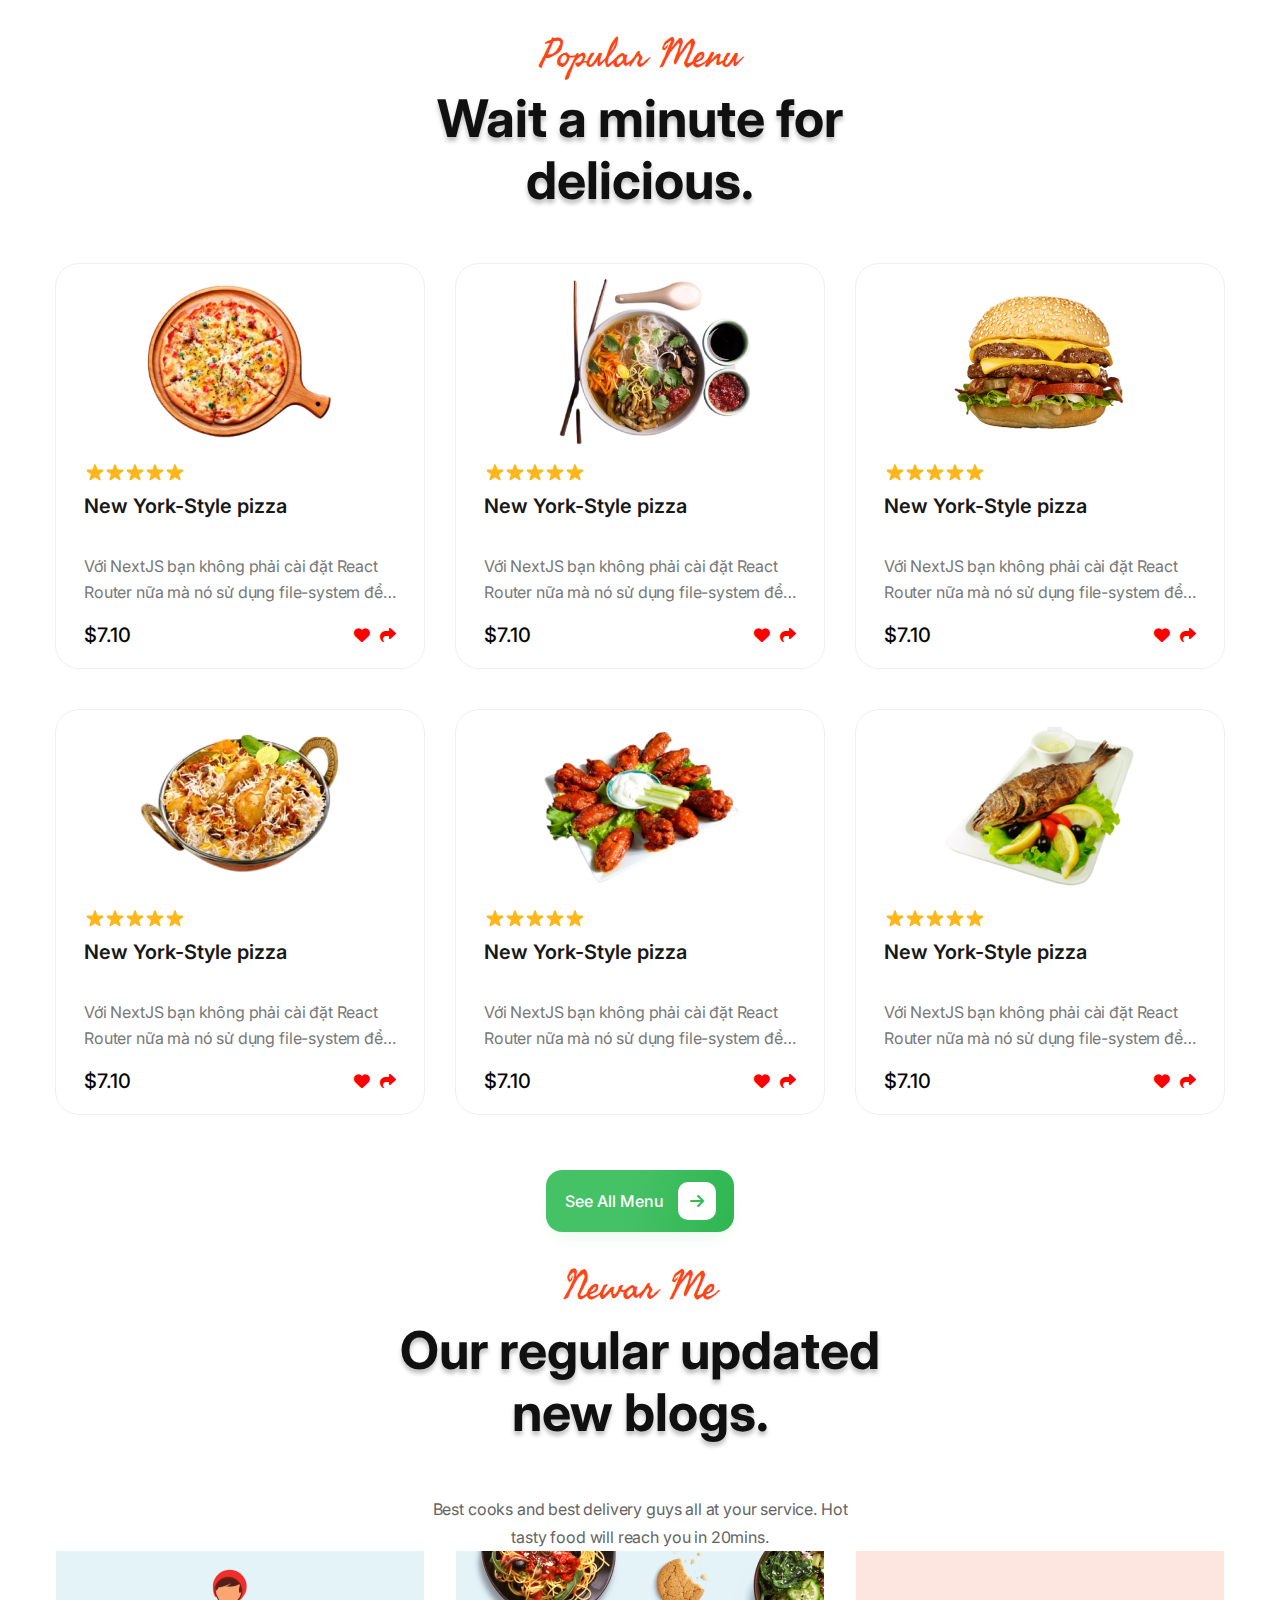
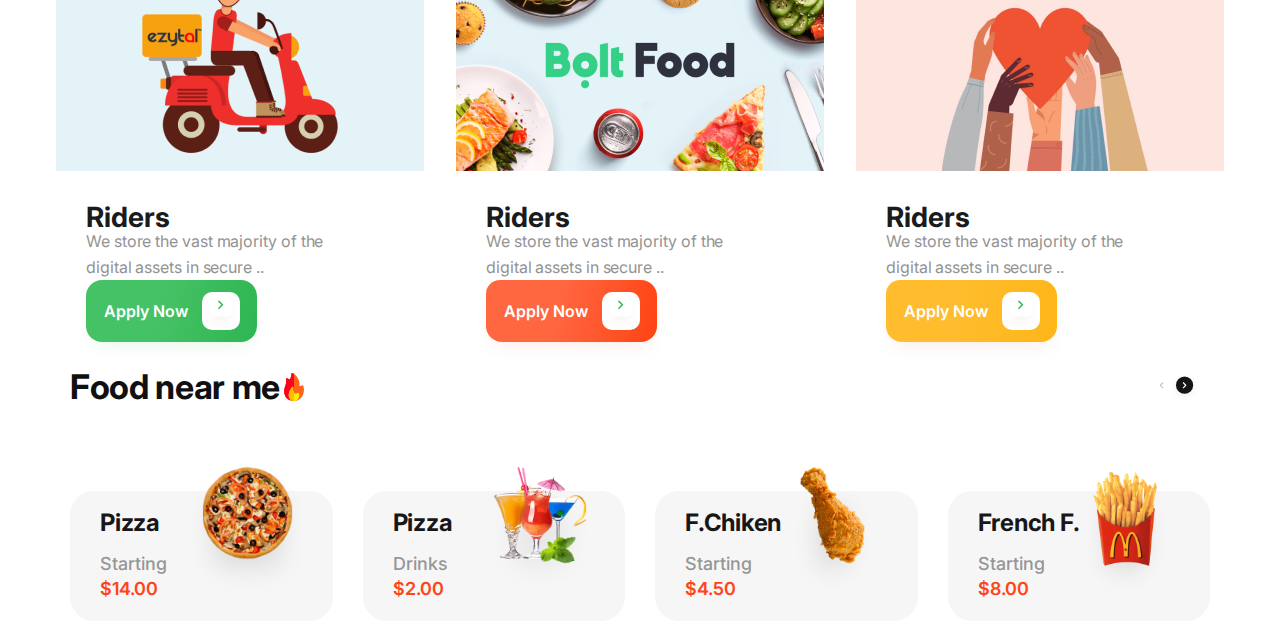
==== commit 0769889b: "new" ====
--- a/food/index.html
+++ b/food/index.html
@@ -16,6 +16,7 @@
   <link rel="stylesheet" href="./assets/style/FoodWeb--Responsive.css">
   <link rel="stylesheet" href="./assets/style/FoodService.css">
   <link rel="stylesheet" href="./assets/style/FoodService--Responsive.css">
+  <link rel="stylesheet" href="./assets/style/FoodNearMe.css">
 
   <!-- <link href="https://cdn.jsdelivr.net/npm/bootstrap@5.3.2/dist/css/bootstrap.min.css" rel="stylesheet" integrity="sha384-T3c6CoIi6uLrA9TneNEoa7RxnatzjcDSCmG1MXxSR1GAsXEV/Dwwykc2MPK8M2HN" crossorigin="anonymous">
 <script src="https://cdn.jsdelivr.net/npm/bootstrap@5.3.2/dist/js/bootstrap.bundle.min.js" integrity="sha384-C6RzsynM9kWDrMNeT87bh95OGNyZPhcTNXj1NW7RuBCsyN/o0jlpcV8Qyq46cDfL" crossorigin="anonymous"></script>
@@ -330,7 +331,73 @@
             </div> 
             
             <div class="boxFood__img">
-              <img src="./assets/img/FOOD.png" alt="FImg">
+              <img src="./assets/img/cake.png" alt="FImg">
+            </div>
+
+          
+
+        </div>
+        <div class="boxFood">
+          
+
+            <div class="boxFood__content">
+              <h5>Pizza</h5>
+
+            <div class="content__sub">
+
+              <p>Drinks</p>
+              <p class="price">$2.00</p>
+
+            </div>
+
+            </div> 
+            
+            <div class="boxFood__img">
+              <img src="./assets/img/cooktail.png" alt="FImg">
+            </div>
+
+          
+
+        </div>
+        <div class="boxFood">
+          
+
+            <div class="boxFood__content">
+              <h5>F.Chiken</h5>
+
+            <div class="content__sub">
+
+              <p>Starting</p>
+              <p class="price">$4.50</p>
+
+            </div>
+
+            </div> 
+            
+            <div class="boxFood__img">
+              <img src="./assets/img/duiga.png" alt="FImg">
+            </div>
+
+          
+
+        </div>
+        <div class="boxFood">
+          
+
+            <div class="boxFood__content">
+              <h5>French F.</h5>
+
+            <div class="content__sub">
+
+              <p>Starting</p>
+              <p class="price">$8.00</p>
+
+            </div>
+
+            </div> 
+            
+            <div class="boxFood__img">
+              <img src="./assets/img/potato.png" alt="FImg">
             </div>
 
           
--- a/food/assets/style/FoodService.css
+++ b/food/assets/style/FoodService.css
@@ -105,7 +105,8 @@
   line-height: normal;
 }
 .order {
-  padding: 48px;
+  max-width: 1170px;
+  margin: auto;
 }
 .order__top {
   display: flex;
@@ -137,16 +138,21 @@
 }
 .order__bot {
   margin-top: 84px;
+  display: flex;
+  flex-wrap: wrap;
+  gap: 30px;
 }
 .order__bot .boxFood {
+  position: relative;
   display: flex;
-  background-color: #939393;
+  background-color: #F6F6F6;
   width: 270px;
   height: 130px;
   flex-shrink: 0;
+  border-radius: 24px;
 }
 .order__bot .boxFood__content {
-  padding: 20px 0;
+  padding: 20px 30px;
 }
 .order__bot .boxFood__content h5 {
   color: #171717;
@@ -159,6 +165,7 @@
 }
 .order__bot .boxFood__content .content__sub {
   width: 70px;
+  margin-top: 16px;
 }
 .order__bot .boxFood__content .content__sub p {
   color: #969696;
@@ -175,4 +182,15 @@
   font-style: normal;
   font-weight: 600;
   line-height: 25px;
+}
+.order__bot .boxFood__img {
+  position: absolute;
+  bottom: 20px;
+  right: 20px;
+}
+.order__bot .boxFood__img img {
+  width: 130px;
+  height: 130px;
+  -o-object-fit: contain;
+     object-fit: contain;
 }/*# sourceMappingURL=FoodService.css.map */--- a/food/assets/style/FoodService--Responsive.css
+++ b/food/assets/style/FoodService--Responsive.css
@@ -1,40 +1,60 @@
-@media only screen and (max-width: 1183px)  {
-    /* .container .containerBox .box:last-child {
-        margin-right: 35%;
+
+
+
+
+
+@media only screen and (max-width: 1200px)  {
+    
+    .container .containerBox {
+        display: flex;
+        justify-content: center;
+        align-content: center;
+    }
+    .menu {
         
-    } */
-
+        margin: auto;
+    }
+    .menu__item {
+        margin-bottom: 12px;
+    }
+    
+}
+@media only screen and (max-width: 992px)  {
+    
+    .menu {
+        
+        margin: auto;
+    }
+    .menu__item {
+        margin-bottom: 12px;
+    }
+}
+/* @media only screen and (min-width: 577px) {
+    .container .containerBox {
+        max-width: 576px;
+    }
     .container .containerBox .box {
         margin: 0;
     }
-    .title {
-        font-size: 2.5em;
-    } 
-    
-    
-}   
-@media only screen and (max-width: 768px)  {
-    /* .container .containerBox .box:last-child {
+} */
+
+
+
+
+@media only screen and (max-width: 767px) {
+    /* body {
+        width: 100%;
         margin: auto;
-        
     } */
-    .container .containerBox .box {
-        margin-top: 20px;
-        
+    .container .containerBox {
+        width: 100%;
     }
     .container .containerBox .box--img {
-        width: 450px;
-    }
-    .container .containerBox .box--titleSub {
-        
-            font-size: 20px;
-            width: 350px;
-            font-weight: 400;
-    }
-}
-
-@media only screen and (max-width: 360px) {
-    .menu_item {
         width: 100%;
     }
-}+    .container .containerBox .box {
+        width: 100%;
+        margin: 0 30px;
+    }
+    
+}
--- a/food/assets/style/FoodNearMe.css
+++ b/food/assets/style/FoodNearMe.css
@@ -0,0 +1,80 @@
+@charset "UTF-8";
+:root {
+  --gap: 30px;
+  --number: 1;
+}
+
+@media only screen and (max-width: 576px) {
+  .order {
+    width: 100%;
+  }
+  .order__top {
+    width: 100%;
+    display: flex;
+    justify-content: space-around;
+    margin-top: 20px;
+  }
+  .order__top .topInfo h3 {
+    font-size: 20px;
+  }
+  .order__top .topInfo img {
+    width: 14px;
+  }
+  .order__top img {
+    width: 45px;
+  }
+  .order__bot {
+    margin: 0 30px;
+    margin-top: 25px;
+  }
+  .order__bot .boxFood {
+    width: calc((100% - var(--gap) * (var(--number) - 1)) / var(--number));
+  }
+}
+@media only screen and (min-width: 576px) {
+  .order {
+    max-width: 540px;
+    margin-top: 25px;
+  }
+  .order__bot .boxFood {
+    width: calc((100% - var(--gap) * (var(--number) - 1)) / var(--number));
+  }
+}
+@media only screen and (min-width: 768px) {
+  .container .containerBox .box {
+    margin: 0;
+  }
+  /* question */
+  .order {
+    max-width: 720px;
+  }
+  :root {
+    --number: 2;
+  }
+}
+@media only screen and (min-width: 992px) {
+  /* question */
+  .order {
+    max-width: 960px;
+  }
+  :root {
+    --number: 3;
+  }
+}
+@media only screen and (min-width: 1200px) {
+  /* question */
+  .order {
+    max-width: 1140px;
+  }
+  :root {
+    --number: 4;
+  }
+}
+/* xs
+<576px	sm
+≥576px	md
+≥768px	lg
+≥992px	xl
+≥1200px	xxl
+≥1400px */
+/* 540px	720px	960px	1140px	1320px *//*# sourceMappingURL=FoodNearMe.css.map */